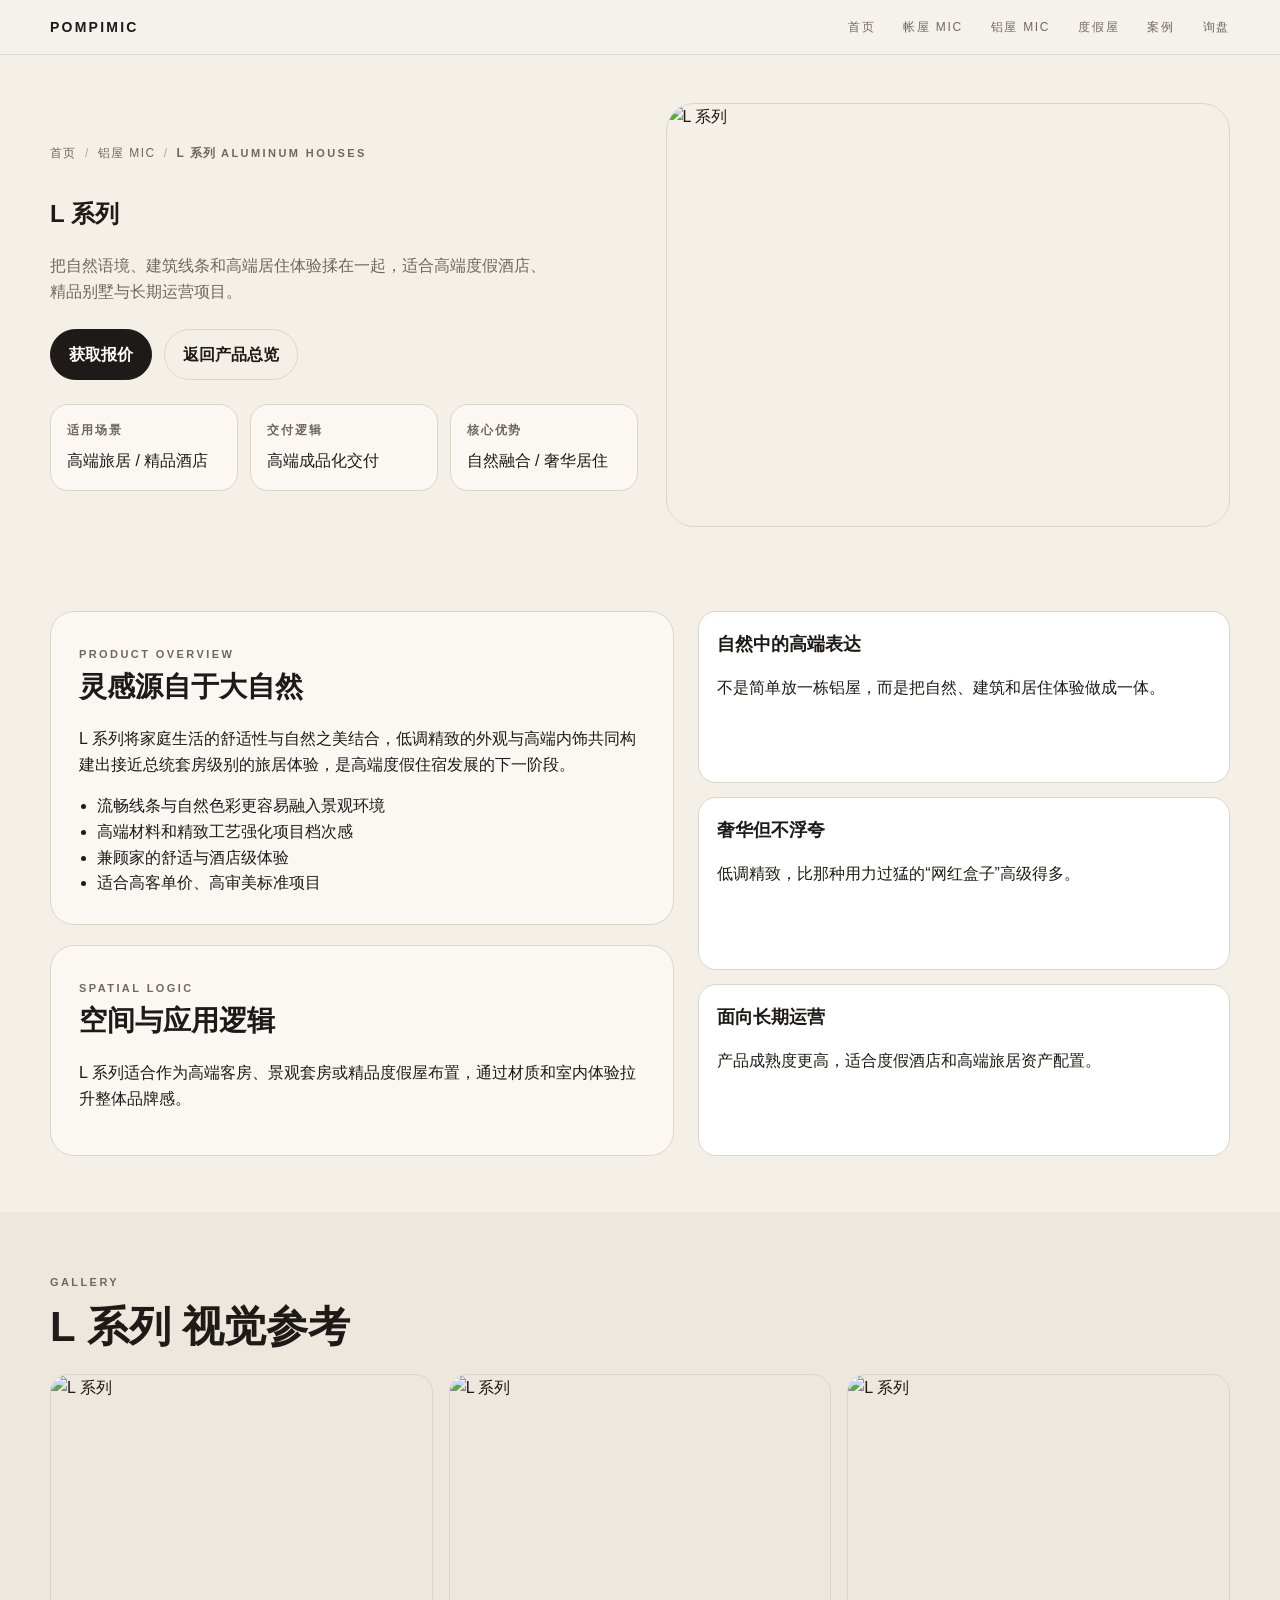
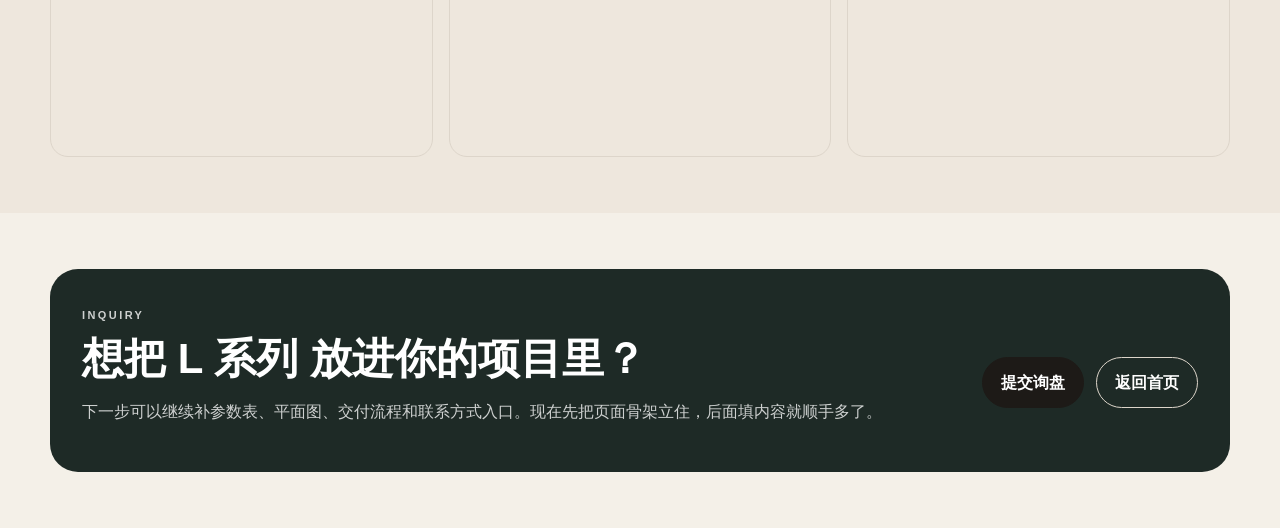
==== products/aluminum-l.html @ ab2bbdec "新增产品二级详情页并改为站内跳转" ====
<!DOCTYPE html>
<html lang="zh-CN">
<head>
  <meta charset="UTF-8" />
  <meta name="viewport" content="width=device-width, initial-scale=1.0" />
  <title>L 系列 | POMPIMIC Preview</title>
  <link rel="preconnect" href="https://fonts.googleapis.com">
  <link rel="preconnect" href="https://fonts.gstatic.com" crossorigin>
  <link rel="stylesheet" href="https://static.parastorage.com/services/fonts-data/dist/wixMadefor.j95mkaziqjnrn77aekr8.css">
  <link rel="stylesheet" href="../styles.css" />
</head>
<body class="detail-page">
  <header class="site-header">
    <div class="container nav">
      <a class="logo" href="../index.html">POMPIMIC</a>
      <nav>
        <a href="../index.html#hero">首页</a>
        <a href="../index.html#tent">帐屋 MIC</a>
        <a href="../index.html#aluminum">铝屋 MIC</a>
        <a href="../index.html#vacation">度假屋</a>
        <a href="../index.html#projects">案例</a>
        <a href="../index.html#contact">询盘</a>
      </nav>
    </div>
  </header>

  <main>
    <section class="detail-hero">
      <div class="container detail-hero-grid">
        <div class="detail-hero-copy">
          <div class="breadcrumb"><a href="../index.html">首页</a><span>/</span><a href="../index.html#aluminum">铝屋 MIC</a><span>/</span><strong>L 系列</strong></div>
          <div class="eyebrow">Aluminum Houses</div>
          <h1>L 系列</h1>
          <p>把自然语境、建筑线条和高端居住体验揉在一起，适合高端度假酒店、精品别墅与长期运营项目。</p>
          <div class="hero-actions">
            <a class="btn btn-primary" href="../index.html#contact">获取报价</a>
            <a class="btn btn-secondary" href="../index.html#aluminum">返回产品总览</a>
          </div>
          <div class="detail-meta">
            <div class="meta-item"><strong>适用场景</strong><div>高端旅居 / 精品酒店</div></div><div class="meta-item"><strong>交付逻辑</strong><div>高端成品化交付</div></div><div class="meta-item"><strong>核心优势</strong><div>自然融合 / 奢华居住</div></div>
          </div>
        </div>
        <div class="detail-hero-media">
          <img src="https://www.pompimic.com/uploadfile/products/small/NO-2021-11-24144509_ss.jpg" alt="L 系列">
        </div>
      </div>
    </section>

    <section class="section">
      <div class="container detail-grid">
        <div>
          <div class="detail-section-box">
            <div class="eyebrow">Product Overview</div>
            <h3>灵感源自于大自然</h3>
            <p>L 系列将家庭生活的舒适性与自然之美结合，低调精致的外观与高端内饰共同构建出接近总统套房级别的旅居体验，是高端度假住宿发展的下一阶段。</p>
            <ul class="spec-list">
              <li>流畅线条与自然色彩更容易融入景观环境</li><li>高端材料和精致工艺强化项目档次感</li><li>兼顾家的舒适与酒店级体验</li><li>适合高客单价、高审美标准项目</li>
            </ul>
          </div>
          <div class="detail-section-box">
            <div class="eyebrow">Spatial Logic</div>
            <h3>空间与应用逻辑</h3>
            <p>L 系列适合作为高端客房、景观套房或精品度假屋布置，通过材质和室内体验拉升整体品牌感。</p>
          </div>
        </div>
        <div class="highlight-grid">
          <article class="highlight-card"><h4>自然中的高端表达</h4><p>不是简单放一栋铝屋，而是把自然、建筑和居住体验做成一体。</p></article><article class="highlight-card"><h4>奢华但不浮夸</h4><p>低调精致，比那种用力过猛的“网红盒子”高级得多。</p></article><article class="highlight-card"><h4>面向长期运营</h4><p>产品成熟度更高，适合度假酒店和高端旅居资产配置。</p></article>
        </div>
      </div>
    </section>

    <section class="section alt">
      <div class="container">
        <div class="section-head left">
          <div class="eyebrow">Gallery</div>
          <h2>L 系列 视觉参考</h2>
        </div>
        <div class="detail-gallery">
          <img src="https://www.pompimic.com/uploadfile/products/small/NO-2021-11-24144509_ss.jpg" alt="L 系列"><img src="https://www.pompimic.com/uploadfile/products/small/NO-2021-11-24144509_s.jpg" alt="L 系列"><img src="https://www.pompimic.com/uploadfile/products/small/NO-2021-11-25103104_ss.jpg" alt="L 系列">
        </div>
      </div>
    </section>

    <section class="section">
      <div class="container detail-cta">
        <div>
          <div class="eyebrow">Inquiry</div>
          <h2>想把 L 系列 放进你的项目里？</h2>
          <p>下一步可以继续补参数表、平面图、交付流程和联系方式入口。现在先把页面骨架立住，后面填内容就顺手多了。</p>
        </div>
        <div class="cta-actions">
          <a class="btn btn-primary" href="../index.html#contact">提交询盘</a>
          <a class="btn btn-secondary" href="../index.html">返回首页</a>
        </div>
      </div>
    </section>
  </main>
</body>
</html>
---- styles.css ----
:root {
  --bg: #f4f0e8;
  --panel: #fbf8f3;
  --text: #1d1a17;
  --muted: #6e685f;
  --line: #ddd5ca;
  --accent: #1d1a17;
  --accent-2: #c9b8a0;
}

* { box-sizing: border-box; }
html { scroll-behavior: smooth; }
body {
  margin: 0;
  font-family: Madefor, "Helvetica Neue", Helvetica, Arial, sans-serif;
  color: var(--text);
  background: var(--bg);
  line-height: 1.6;
}

a { color: inherit; text-decoration: none; }
.container {
  width: min(1180px, calc(100% - 32px));
  margin: 0 auto;
}
.site-header {
  position: sticky;
  top: 0;
  z-index: 10;
  backdrop-filter: blur(10px);
  background: rgba(245, 243, 238, 0.85);
  border-bottom: 1px solid rgba(217, 211, 203, 0.8);
}
.nav {
  display: flex;
  align-items: center;
  justify-content: space-between;
  padding: 16px 0;
  position: relative;
}
.logo {
  font-weight: 700;
  letter-spacing: 0.16em;
  font-size: 14px;
}
nav {
  display: flex;
  gap: 28px;
  font-size: 12px;
  letter-spacing: 0.14em;
  text-transform: uppercase;
  color: var(--muted);
  align-items: center;
}
nav > a,
.nav-dropdown > a {
  position: relative;
}
nav > a::after,
.nav-dropdown > a::after {
  content: "";
  position: absolute;
  left: 0;
  right: 0;
  bottom: -8px;
  height: 1px;
  background: var(--text);
  transform: scaleX(0);
  transform-origin: center;
  transition: transform .18s ease;
}
nav > a:hover::after,
.nav-dropdown:hover > a::after,
.nav-dropdown:focus-within > a::after {
  transform: scaleX(1);
}
.nav-dropdown {
  position: static;
}
.nav-dropdown > a {
  display: inline-flex;
  align-items: center;
  height: 100%;
}
.mega-menu {
  position: absolute;
  top: 100%;
  left: 0;
  right: 0;
  width: 100%;
  display: grid;
  grid-template-columns: repeat(3, minmax(0, 1fr));
  gap: 18px;
  padding: 14px 0 12px;
  background: #fff;
  border-top: 1px solid rgba(221, 213, 202, 0.4);
  border-bottom: 1px solid rgba(221, 213, 202, 0.28);
  box-shadow: 0 16px 30px rgba(29, 26, 23, 0.04);
  opacity: 0;
  visibility: hidden;
  pointer-events: none;
  transition: opacity .16s ease, visibility .16s ease;
  z-index: 20;
}
.mega-menu-wide {
  width: 100%;
}
.nav-dropdown:hover .mega-menu,
.nav-dropdown:focus-within .mega-menu {
  opacity: 1;
  visibility: visible;
  pointer-events: auto;
}
.mega-item {
  position: relative;
  display: flex;
  flex-direction: column;
  align-items: center;
  gap: 0;
  padding: 0;
  background: transparent;
  border: 0;
  transition: opacity .15s ease;
}
.mega-item:hover {
  opacity: .9;
}
.mega-copy {
  position: relative;
  z-index: 2;
  display: flex;
  flex-direction: column;
  align-items: center;
  justify-content: center;
  gap: 1px;
  margin: 0 0 -18px;
  padding: 0;
  text-align: center;
}
.mega-copy strong {
  font-size: 15px;
  font-weight: 700;
  letter-spacing: 0;
  color: var(--text);
  margin: 0;
  padding: 0;
  line-height: 1.08;
}
.mega-copy span {
  font-size: 11px;
  letter-spacing: 0;
  line-height: 1.12;
  color: var(--muted);
  text-transform: none;
  max-width: 18ch;
  margin: 0;
  padding: 0;
}
.mega-copy::after {
  content: none;
}
.mega-item img {
  width: 100%;
  min-width: 0;
  aspect-ratio: 16 / 10;
  object-fit: contain;
  object-position: center top;
  border: 0;
  background: transparent;
  padding: 0;
  display: block;
  margin-top: 0;
}
.hero {
  padding: 64px 0 32px;
}
.hero-full {
  padding-top: 40px;
}
.hero-full-inner {
  display: grid;
  gap: 20px;
}
.hero-copy {
  max-width: 760px;
}
.hero-logo-block {
  display: flex;
  justify-content: center;
  margin-top: 4px;
}
.hero-so-logo {
  font-size: 18px;
  letter-spacing: 0.32em;
  text-transform: uppercase;
  color: var(--text);
}
.split {
  display: grid;
  grid-template-columns: 1.1fr 0.9fr;
  gap: 28px;
  align-items: center;
}
.hero h1,
.section h2 {
  margin: 0;
  line-height: 1.1;
}
.hero h1 {
  font-family: Madefor, "Helvetica Neue", Helvetica, Arial, sans-serif;
  font-size: clamp(42px, 5.6vw, 78px);
  font-weight: 500;
  letter-spacing: 0.01em;
  margin: 12px 0 16px;
}
.hero p,
.card p,
.cta-box p {
  color: var(--muted);
}
.eyebrow {
  display: inline-block;
  font-size: 11px;
  font-weight: 600;
  letter-spacing: 0.22em;
  text-transform: uppercase;
  color: var(--muted);
}
.hero-actions,
.cta-actions {
  display: flex;
  gap: 12px;
  flex-wrap: wrap;
  margin-top: 24px;
}
.btn {
  display: inline-flex;
  align-items: center;
  justify-content: center;
  padding: 12px 18px;
  border-radius: 999px;
  font-weight: 600;
  border: 1px solid var(--line);
}
.btn-primary {
  background: var(--accent);
  color: #fff;
  border-color: var(--accent);
}
.btn-secondary {
  background: transparent;
}
.section {
  padding: 56px 0;
}
.section.alt {
  background: #eee7dd;
}
.section-head {
  margin-bottom: 24px;
  text-align: center;
}
.section-head.left {
  text-align: left;
}
.section h2 {
  font-size: clamp(28px, 4vw, 42px);
  margin-top: 10px;
}
.card-grid {
  display: grid;
  gap: 20px;
}
.card-grid.three {
  grid-template-columns: repeat(3, 1fr);
}
.card {
  background: var(--panel);
  border: 1px solid var(--line);
  border-radius: 18px;
  padding: 18px;
  box-shadow: none;
}
.card h3 {
  margin: 16px 0 8px;
  font-size: 20px;
}
.wire-box {
  min-height: 180px;
  border: 2px dashed #bcae9a;
  border-radius: 18px;
  background: linear-gradient(135deg, rgba(215,194,163,0.18), rgba(255,255,255,0.75));
  display: grid;
  place-items: center;
  color: #8b7b65;
  font-weight: 600;
  text-align: center;
  padding: 16px;
}
.wire-box.tall {
  min-height: 360px;
}
.hero-visual {
  min-height: 560px;
  width: 100%;
  border-radius: 28px;
  background-size: cover;
  background-position: center;
  border: 1px solid var(--line);
}
.carousel {
  position: relative;
}
.carousel-track {
  position: relative;
}
.carousel-slide {
  display: none;
  position: relative;
}
.carousel-slide.active {
  display: block;
}
.carousel-dots {
  display: flex;
  justify-content: center;
  gap: 10px;
  margin-top: 16px;
}
.carousel-dot {
  width: 10px;
  height: 10px;
  border-radius: 50%;
  border: 0;
  padding: 0;
  background: rgba(255, 255, 255, 0.45);
  cursor: pointer;
}
.carousel-dot.active {
  background: #fff;
}
.product-carousel {
  overflow: hidden;
}
.product-carousel .carousel-dots {
  position: absolute;
  left: 0;
  right: 0;
  bottom: 22px;
  margin-top: 0;
  z-index: 2;
}
.product-carousel .carousel-slide::after {
  content: "";
  position: absolute;
  inset: 0;
  border-radius: 0;
  background: linear-gradient(to top, rgba(0,0,0,0.26), rgba(0,0,0,0.02));
  pointer-events: none;
}
.product-carousel .feature-image {
  border-radius: 0;
  border: 0;
}
.hero-image,
.hero-image,
.product-image,
.feature-image {
  width: 100%;
  display: block;
  object-fit: cover;
  border-radius: 18px;
  border: 1px solid var(--line);
  background: #eee;
}
.hero-media {
  position: relative;
}
.hero-image {
  min-height: 620px;
  aspect-ratio: 16 / 7;
  filter: saturate(0.92) contrast(0.96);
}
.hero-overlay {
  position: absolute;
  inset: 0;
  border-radius: 18px;
  background: linear-gradient(to top, rgba(29,26,23,0.18), rgba(29,26,23,0.02));
  pointer-events: none;
}
.product-image {
  aspect-ratio: 4 / 3;
}
.tall-image {
  min-height: 0;
  aspect-ratio: 16 / 9;
}
.bullet-list {
  margin: 18px 0 0;
  padding-left: 18px;
}
.product-section {
  align-items: center;
}
.product-copy {
  max-width: 430px;
  justify-self: start;
}
.product-copy p,
.product-copy li,
.product-copy h2 {
  max-width: 22ch;
}
.reverse {
  grid-template-columns: 0.95fr 1.05fr;
}
.pill-grid {
  display: flex;
  flex-wrap: wrap;
  gap: 12px;
  justify-content: center;
}
.pill-grid span {
  padding: 12px 16px;
  background: #fff;
  border: 1px solid var(--line);
  border-radius: 999px;
}
.cta-section {
  padding-bottom: 80px;
}
.cta-box {
  background: #1e2a26;
  color: #fff;
  border-radius: 28px;
  padding: 36px;
  display: flex;
  align-items: center;
  justify-content: space-between;
  gap: 24px;
}
.cta-box .eyebrow,
.cta-box p {
  color: rgba(255,255,255,0.78);
}

@media (max-width: 900px) {
  nav { display: none; }
  .hero-grid,
  .split,
  .card-grid.three,
  .cta-box {
    grid-template-columns: 1fr;
    display: grid;
  }
  .wire-box.tall { min-height: 240px; }
  .cta-box { padding: 24px; }
}

@media (min-width: 901px) and (max-width: 1180px) {
  .mega-menu {
    width: 100%;
    grid-template-columns: repeat(3, minmax(0, 1fr));
    padding: 12px 0 10px;
    gap: 12px;
  }
  .mega-item img {
    width: 100%;
    min-width: 0;
  }
  .mega-copy strong {
    font-size: 13px;
  }
  .mega-copy span {
    font-size: 10px;
  }
}


.product-link-list {
  list-style: none;
  padding: 0;
  margin: 18px 0 0;
  display: grid;
  gap: 10px;
}
.product-link-list a {
  display: flex;
  align-items: center;
  justify-content: space-between;
  padding: 14px 16px;
  border: 1px solid var(--line);
  border-radius: 16px;
  background: rgba(255,255,255,0.45);
  transition: transform .16s ease, border-color .16s ease, background .16s ease;
}
.product-link-list a:hover {
  transform: translateY(-2px);
  background: #fff;
  border-color: #c8b79f;
}
.product-link-list strong {
  font-size: 16px;
  letter-spacing: .02em;
}
.product-link-list span {
  color: var(--muted);
  font-size: 13px;
}
.card-image {
  width: 100%;
  aspect-ratio: 4 / 3;
  object-fit: cover;
  border-radius: 16px;
  border: 1px solid var(--line);
  display: block;
}
.detail-page .site-header {
  position: sticky;
}
.detail-hero {
  padding: 48px 0 28px;
}
.detail-hero-grid {
  display: grid;
  grid-template-columns: 1.02fr 0.98fr;
  gap: 28px;
  align-items: center;
}
.detail-hero-media img {
  width: 100%;
  display: block;
  aspect-ratio: 4 / 3;
  object-fit: cover;
  border-radius: 28px;
  border: 1px solid var(--line);
}
.detail-hero-copy p {
  max-width: 56ch;
  color: var(--muted);
}
.detail-meta {
  display: grid;
  grid-template-columns: repeat(3, minmax(0, 1fr));
  gap: 12px;
  margin: 24px 0 0;
}
.detail-meta .meta-item {
  background: var(--panel);
  border: 1px solid var(--line);
  border-radius: 18px;
  padding: 16px;
}
.detail-meta strong {
  display: block;
  font-size: 12px;
  letter-spacing: .16em;
  text-transform: uppercase;
  color: var(--muted);
  margin-bottom: 8px;
}
.detail-grid {
  display: grid;
  grid-template-columns: 1.08fr 0.92fr;
  gap: 24px;
}
.detail-section-box {
  background: var(--panel);
  border: 1px solid var(--line);
  border-radius: 24px;
  padding: 28px;
}
.detail-section-box + .detail-section-box {
  margin-top: 20px;
}
.detail-section-box h3 {
  margin: 0 0 12px;
  font-size: 28px;
}
.spec-list,
.highlight-list {
  margin: 16px 0 0;
  padding-left: 18px;
}
.highlight-grid {
  display: grid;
  gap: 14px;
}
.highlight-card {
  background: #fff;
  border: 1px solid var(--line);
  border-radius: 18px;
  padding: 18px;
}
.highlight-card h4 {
  margin: 0 0 8px;
  font-size: 18px;
}
.detail-gallery {
  display: grid;
  grid-template-columns: repeat(3, minmax(0, 1fr));
  gap: 16px;
}
.detail-gallery img {
  width: 100%;
  aspect-ratio: 1 / 1;
  object-fit: cover;
  border-radius: 18px;
  border: 1px solid var(--line);
}
.detail-cta {
  background: #1e2a26;
  color: #fff;
  border-radius: 28px;
  padding: 32px;
  display: flex;
  justify-content: space-between;
  gap: 24px;
  align-items: center;
}
.detail-cta p,
.detail-cta .eyebrow {
  color: rgba(255,255,255,0.78);
}
.breadcrumb {
  display: inline-flex;
  gap: 8px;
  flex-wrap: wrap;
  color: var(--muted);
  font-size: 12px;
  letter-spacing: .12em;
  text-transform: uppercase;
  margin-bottom: 12px;
}
.breadcrumb span {
  opacity: .55;
}
@media (max-width: 900px) {
  .detail-hero-grid,
  .detail-grid,
  .detail-gallery,
  .detail-meta,
  .detail-cta {
    grid-template-columns: 1fr;
    display: grid;
  }
  .detail-cta {
    padding: 24px;
  }
}
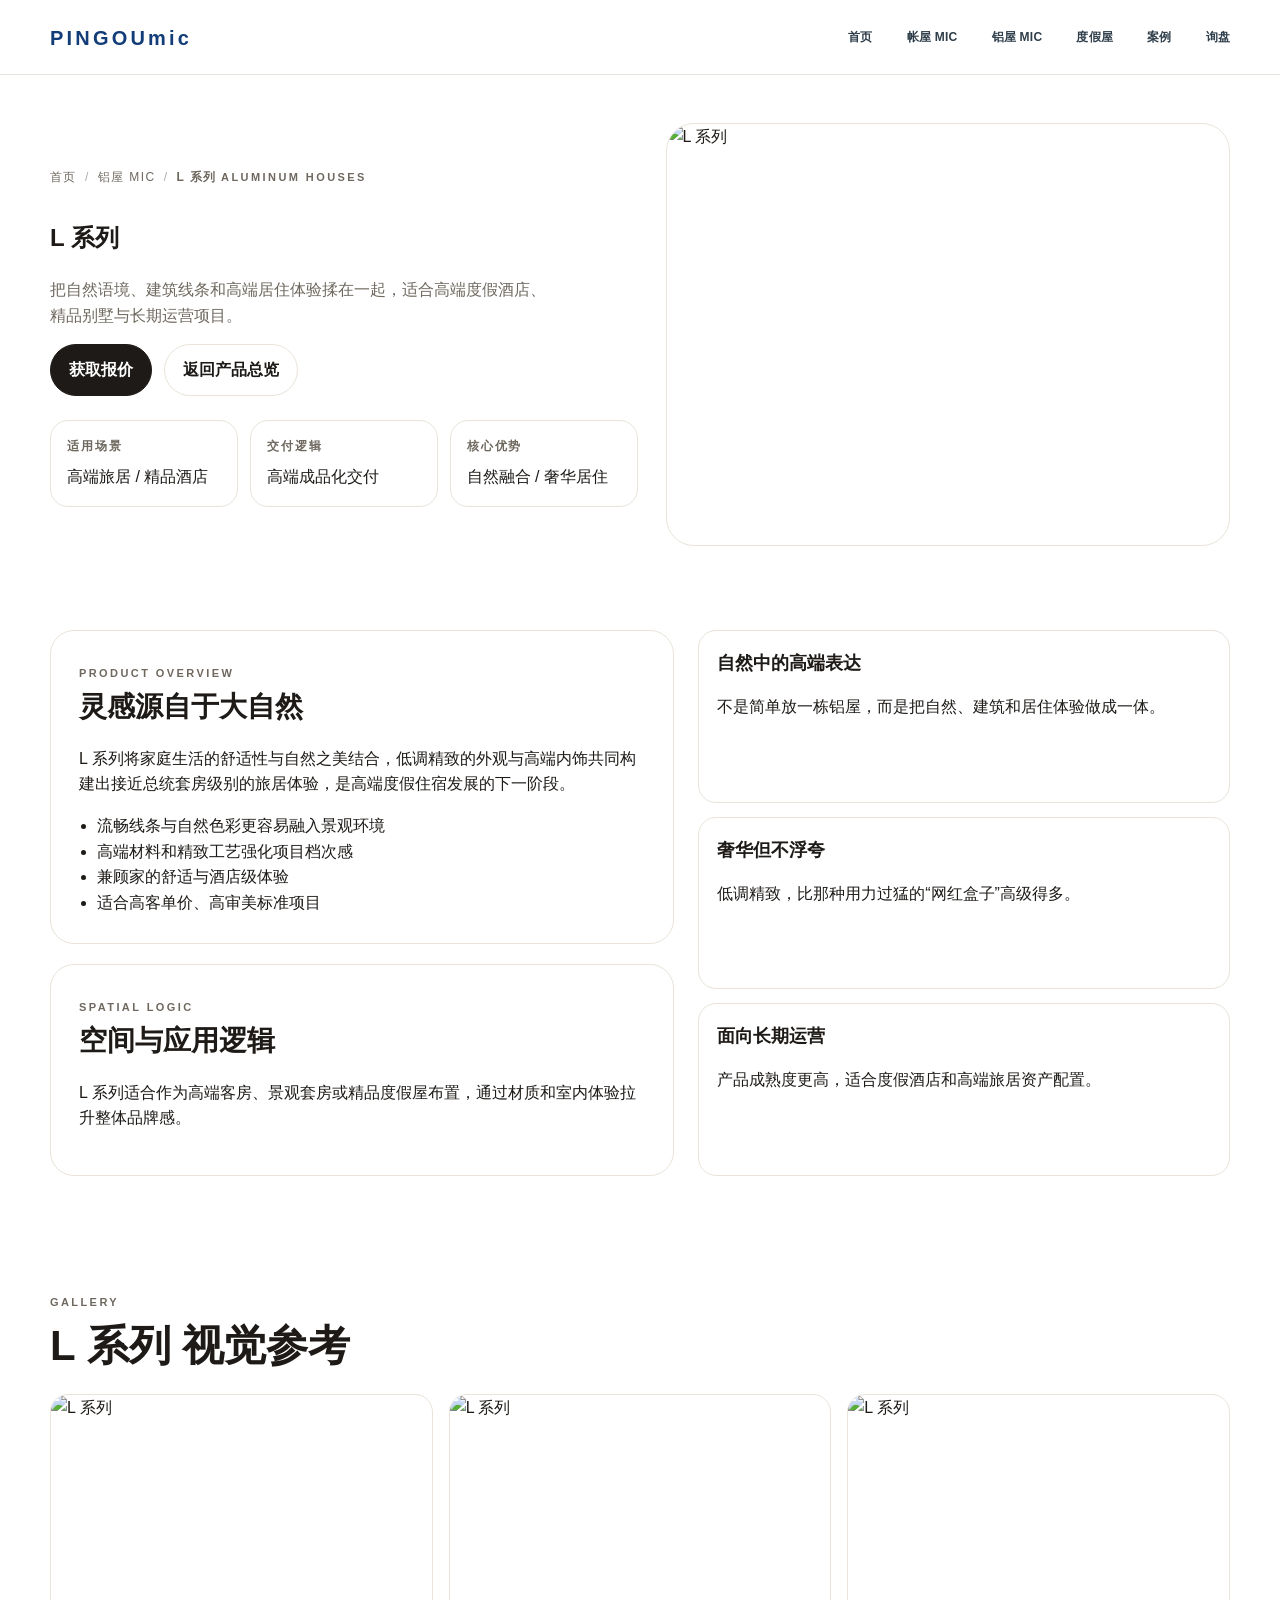
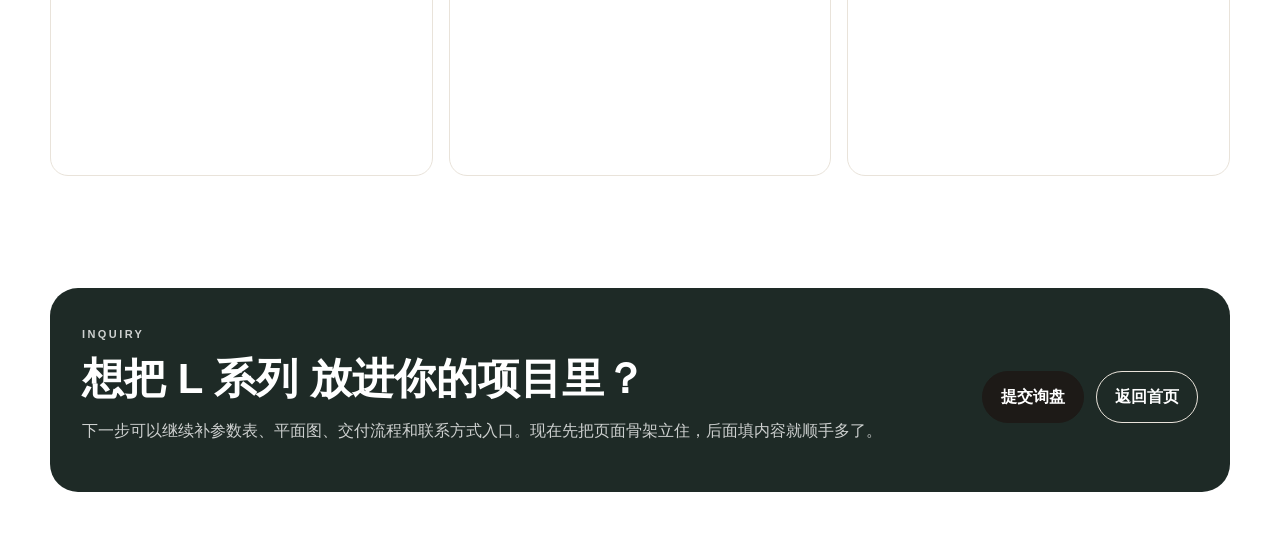
==== commit 9011c803: "Rename site brand to PINGOUmic" ====
--- a/products/aluminum-l.html
+++ b/products/aluminum-l.html
@@ -3,7 +3,7 @@
 <head>
   <meta charset="UTF-8" />
   <meta name="viewport" content="width=device-width, initial-scale=1.0" />
-  <title>L 系列 | POMPIMIC Preview</title>
+  <title>L 系列 | PINGOUmic Preview</title>
   <link rel="preconnect" href="https://fonts.googleapis.com">
   <link rel="preconnect" href="https://fonts.gstatic.com" crossorigin>
   <link rel="stylesheet" href="https://static.parastorage.com/services/fonts-data/dist/wixMadefor.j95mkaziqjnrn77aekr8.css">
@@ -12,7 +12,7 @@
 <body class="detail-page">
   <header class="site-header">
     <div class="container nav">
-      <a class="logo" href="../index.html">POMPIMIC</a>
+      <a class="logo" href="../index.html">PINGOUmic</a>
       <nav>
         <a href="../index.html#hero">首页</a>
         <a href="../index.html#tent">帐屋 MIC</a>
--- a/styles.css
+++ b/styles.css
@@ -1,9 +1,9 @@
 :root {
-  --bg: #f4f0e8;
-  --panel: #fbf8f3;
+  --bg: #ffffff;
+  --panel: #ffffff;
   --text: #1d1a17;
   --muted: #6e685f;
-  --line: #ddd5ca;
+  --line: #e9e3da;
   --accent: #1d1a17;
   --accent-2: #c9b8a0;
 }
@@ -14,7 +14,7 @@
   margin: 0;
   font-family: Madefor, "Helvetica Neue", Helvetica, Arial, sans-serif;
   color: var(--text);
-  background: var(--bg);
+  background: #fff;
   line-height: 1.6;
 }
 
@@ -23,33 +23,62 @@
   width: min(1180px, calc(100% - 32px));
   margin: 0 auto;
 }
+.top-strip {
+  position: relative;
+  z-index: 20;
+  background: #f4f2ed;
+  border-bottom: 1px solid rgba(220, 214, 205, 0.9);
+}
+.top-strip-inner {
+  min-height: 34px;
+  display: flex;
+  align-items: center;
+  justify-content: space-between;
+  gap: 24px;
+  font-size: 10px;
+  letter-spacing: 0.04em;
+  text-transform: uppercase;
+  color: #2f3e4a;
+}
+.top-strip-left,
+.top-strip-right {
+  display: flex;
+  align-items: center;
+  gap: 26px;
+}
 .site-header {
-  position: sticky;
+  position: relative;
   top: 0;
-  z-index: 10;
-  backdrop-filter: blur(10px);
-  background: rgba(245, 243, 238, 0.85);
-  border-bottom: 1px solid rgba(217, 211, 203, 0.8);
+  left: 0;
+  right: 0;
+  z-index: 19;
+  backdrop-filter: none;
+  background: #fff;
+  border-bottom: 1px solid rgba(220, 214, 205, 0.7);
 }
 .nav {
   display: flex;
   align-items: center;
   justify-content: space-between;
-  padding: 16px 0;
+  padding: 22px 0 20px;
   position: relative;
 }
 .logo {
+  display: inline-flex;
+  align-items: center;
+  font-weight: 800;
+  letter-spacing: 0.16em;
+  font-size: 20px;
+  color: #133d78;
+}
+nav {
+  display: flex;
+  gap: 34px;
+  font-size: 12px;
   font-weight: 700;
-  letter-spacing: 0.16em;
-  font-size: 14px;
-}
-nav {
-  display: flex;
-  gap: 28px;
-  font-size: 12px;
-  letter-spacing: 0.14em;
+  letter-spacing: 0.02em;
   text-transform: uppercase;
-  color: var(--muted);
+  color: #2f3e4a;
   align-items: center;
 }
 nav > a,
@@ -63,8 +92,8 @@
   left: 0;
   right: 0;
   bottom: -8px;
-  height: 1px;
-  background: var(--text);
+  height: 2px;
+  background: #2f3e4a;
   transform: scaleX(0);
   transform-origin: center;
   transition: transform .18s ease;
@@ -90,16 +119,17 @@
   width: 100%;
   display: grid;
   grid-template-columns: repeat(3, minmax(0, 1fr));
-  gap: 18px;
-  padding: 14px 0 12px;
+  gap: 0;
+  padding: 24px 0 18px;
   background: #fff;
-  border-top: 1px solid rgba(221, 213, 202, 0.4);
-  border-bottom: 1px solid rgba(221, 213, 202, 0.28);
-  box-shadow: 0 16px 30px rgba(29, 26, 23, 0.04);
+  border: 0;
+  border-radius: 0;
+  box-shadow: 0 18px 36px rgba(29, 26, 23, 0.05);
   opacity: 0;
   visibility: hidden;
   pointer-events: none;
-  transition: opacity .16s ease, visibility .16s ease;
+  transform: translateY(6px);
+  transition: opacity .18s ease, visibility .18s ease, transform .18s ease;
   z-index: 20;
 }
 .mega-menu-wide {
@@ -110,90 +140,225 @@
   opacity: 1;
   visibility: visible;
   pointer-events: auto;
+  transform: translateY(0);
 }
 .mega-item {
   position: relative;
   display: flex;
   flex-direction: column;
   align-items: center;
+  justify-content: flex-start;
   gap: 0;
+  min-height: 300px;
+  padding: 0 16px;
+  background: #fff;
+  border: 0;
+  border-radius: 0;
+  transition: opacity .16s ease;
+  overflow: hidden;
+}
+.mega-item:hover {
+  opacity: .96;
+  box-shadow: none;
+}
+.mega-copy {
+  position: relative;
+  z-index: 2;
+  display: flex;
+  flex-direction: column;
+  align-items: center;
+  justify-content: flex-start;
+  gap: 10px;
+  width: 100%;
+  margin: 0;
+  padding: 0;
+  text-align: center;
+  background: #fff;
+  border: 0;
+  box-shadow: none;
+}
+.mega-copy strong {
+  font-size: 26px;
+  font-weight: 700;
+  letter-spacing: 0;
+  color: #1f3f70;
+  margin: 0;
+  padding: 0;
+  line-height: 1.06;
+  text-transform: uppercase;
+  background: transparent;
+  border: 0;
+  text-shadow: none;
+  box-shadow: none;
+}
+.mega-copy span {
+  font-size: 11px;
+  letter-spacing: 0.04em;
+  line-height: 1.2;
+  color: #394552;
+  text-transform: uppercase;
+  max-width: 24ch;
+  margin: 0;
   padding: 0;
   background: transparent;
   border: 0;
-  transition: opacity .15s ease;
-}
-.mega-item:hover {
-  opacity: .9;
-}
-.mega-copy {
-  position: relative;
-  z-index: 2;
-  display: flex;
-  flex-direction: column;
-  align-items: center;
-  justify-content: center;
-  gap: 1px;
-  margin: 0 0 -18px;
-  padding: 0;
-  text-align: center;
-}
-.mega-copy strong {
-  font-size: 15px;
-  font-weight: 700;
-  letter-spacing: 0;
-  color: var(--text);
-  margin: 0;
-  padding: 0;
-  line-height: 1.08;
-}
-.mega-copy span {
-  font-size: 11px;
-  letter-spacing: 0;
-  line-height: 1.12;
-  color: var(--muted);
-  text-transform: none;
-  max-width: 18ch;
-  margin: 0;
-  padding: 0;
+  text-shadow: none;
+  box-shadow: none;
 }
 .mega-copy::after {
   content: none;
 }
 .mega-item img {
-  width: 100%;
+  width: min(100%, 360px);
   min-width: 0;
   aspect-ratio: 16 / 10;
-  object-fit: contain;
-  object-position: center top;
+  object-fit: cover;
+  object-position: center;
   border: 0;
   background: transparent;
   padding: 0;
   display: block;
-  margin-top: 0;
+  margin: 12px auto 0;
+  transform: scale(1.08);
+  transform-origin: center;
+  transition: transform .22s ease;
+}
+.mega-item:hover img {
+  transform: scale(1.12);
+}
+.mega-item::after {
+  content: none;
 }
 .hero {
-  padding: 64px 0 32px;
+  padding: 0 0 32px;
 }
 .hero-full {
-  padding-top: 40px;
+  padding-top: 0;
+}
+.hero-bleed {
+  width: 100%;
 }
 .hero-full-inner {
-  display: grid;
-  gap: 20px;
+  position: relative;
+  z-index: 2;
+  width: 100%;
+  max-width: none;
+  min-height: min(78vh, 860px);
+  display: grid;
+  grid-template-columns: minmax(360px, 620px) minmax(260px, 430px);
+  align-items: end;
+  justify-content: space-between;
+  gap: 24px;
+  padding: 80px 0 0;
+}
+.hero-content-wrap {
+  position: absolute;
+  inset: 0;
+  display: flex;
+  align-items: flex-end;
 }
 .hero-copy {
-  max-width: 760px;
+  max-width: 620px;
+  color: #fff;
+  background: none !important;
+  box-shadow: none !important;
+}
+.hero-copy .eyebrow,
+.hero-copy p,
+.hero-copy h1,
+.hero-copy .btn,
+.hero-copy .btn-secondary,
+.hero-copy .btn-primary {
+  background: none !important;
+  box-shadow: none !important;
+}
+.hero-copy h1 {
+  font-size: clamp(40px, 4.8vw, 58px);
+  font-weight: 700;
+  letter-spacing: -0.03em;
+  line-height: 1.02;
+  margin: 0 0 6px;
+  max-width: none;
+  color: #fff;
+}
+.hero-copy p {
+  max-width: 42ch;
+  font-size: 16px;
+  line-height: 1.4;
+  margin: 0 0 10px;
+  color: #fff;
+}
+.hero-copy-box {
+  width: min(600px, calc(100vw - 40px));
+  margin-left: 0;
+  margin-bottom: 0;
+  align-self: end;
+  background: rgba(10, 52, 109, 0.9) !important;
+  padding: 18px 30px 20px 80px;
+}
+.hero-copy .btn-primary {
+  color: #123d77;
+  background: #fff !important;
+  border-color: #fff;
+  min-width: 142px;
+}
+.hero-copy .btn-secondary {
+  color: #fff;
+  border-color: rgba(255,255,255,0.55);
 }
 .hero-logo-block {
-  display: flex;
-  justify-content: center;
-  margin-top: 4px;
+  display: none;
 }
 .hero-so-logo {
+  display: block;
+  width: max-content;
+  margin: 0 0 14px auto;
+  font-size: clamp(34px, 3vw, 44px);
+  font-weight: 600;
+  letter-spacing: 0.015em;
+  line-height: 1;
+  color: #fff;
+  text-align: right;
+  white-space: nowrap;
+  text-shadow: 0 12px 28px rgba(0, 0, 0, 0.22);
+}
+.hero-side-copy {
+  position: absolute;
+  right: 140px;
+  top: calc(50% + 120px);
+  transform: translateY(-50%);
+  width: max-content;
+  max-width: none;
+  display: flex;
+  flex-direction: column;
+  align-items: flex-end;
+  justify-content: flex-end;
+  text-align: right;
+}
+.hero-side-copy::before {
+  content: "";
+  display: block;
+  width: 64px;
+  height: 1px;
+  margin: 0 0 18px auto;
+  background: rgba(255,255,255,0.78);
+}
+.hero-side-copy > * {
+  align-self: flex-end;
+}
+.hero-side-text {
+  display: block;
+  width: 100%;
+  max-width: none;
+  margin: 0;
   font-size: 18px;
-  letter-spacing: 0.32em;
-  text-transform: uppercase;
-  color: var(--text);
+  line-height: 1.35;
+  letter-spacing: 0.01em;
+  color: #ffffff !important;
+  font-weight: 300;
+  text-align: right;
+  white-space: nowrap;
+  text-shadow: 0 10px 24px rgba(0, 0, 0, 0.14);
 }
 .split {
   display: grid;
@@ -231,7 +396,7 @@
   display: flex;
   gap: 12px;
   flex-wrap: wrap;
-  margin-top: 24px;
+  margin-top: 14px;
 }
 .btn {
   display: inline-flex;
@@ -254,7 +419,7 @@
   padding: 56px 0;
 }
 .section.alt {
-  background: #eee7dd;
+  background: #fff;
 }
 .section-head {
   margin-bottom: 24px;
@@ -317,6 +482,7 @@
 .carousel-slide {
   display: none;
   position: relative;
+  overflow: hidden;
 }
 .carousel-slide.active {
   display: block;
@@ -326,6 +492,14 @@
   justify-content: center;
   gap: 10px;
   margin-top: 16px;
+}
+.hero-dots {
+  position: absolute;
+  left: 0;
+  right: 0;
+  bottom: 34px;
+  z-index: 3;
+  margin-top: 0;
 }
 .carousel-dot {
   width: 10px;
@@ -340,7 +514,9 @@
   background: #fff;
 }
 .product-carousel {
+  position: relative;
   overflow: hidden;
+  background: #f4f2ed;
 }
 .product-carousel .carousel-dots {
   position: absolute;
@@ -361,6 +537,13 @@
 .product-carousel .feature-image {
   border-radius: 0;
   border: 0;
+  transform: scale(1.08);
+  transform-origin: center;
+  transition: transform 4.2s ease;
+  will-change: transform;
+}
+.product-carousel .carousel-slide.active .feature-image {
+  transform: scale(1.14);
 }
 .hero-image,
 .hero-image,
@@ -376,17 +559,42 @@
 .hero-media {
   position: relative;
 }
+.hero-carousel {
+  width: 100%;
+}
+.hero-carousel .carousel-track,
+.hero-carousel .carousel-slide {
+  width: 100%;
+}
 .hero-image {
-  min-height: 620px;
-  aspect-ratio: 16 / 7;
-  filter: saturate(0.92) contrast(0.96);
+  width: 100%;
+  min-height: min(82vh, 900px);
+  height: min(82vh, 900px);
+  aspect-ratio: auto;
+  object-fit: cover;
+  object-position: center;
+  border-radius: 0;
+  border: 0;
+  filter: saturate(0.94) contrast(0.96);
+  transform: scale(1.14);
+  animation: heroPushIn 8s ease-out forwards;
+  will-change: transform;
 }
 .hero-overlay {
   position: absolute;
   inset: 0;
-  border-radius: 18px;
-  background: linear-gradient(to top, rgba(29,26,23,0.18), rgba(29,26,23,0.02));
+  border-radius: 0;
+  background: none;
   pointer-events: none;
+}
+
+@keyframes heroPushIn {
+  from {
+    transform: scale(1.14);
+  }
+  to {
+    transform: scale(1);
+  }
 }
 .product-image {
   aspect-ratio: 4 / 3;
@@ -453,6 +661,70 @@
     grid-template-columns: 1fr;
     display: grid;
   }
+  .top-strip {
+    position: relative;
+  }
+  .top-strip-inner {
+    min-height: 30px;
+    justify-content: center;
+    text-align: center;
+    font-size: 9px;
+    letter-spacing: 0.08em;
+    gap: 14px;
+  }
+  .top-strip-left span:last-child,
+  .top-strip-right span:nth-child(1),
+  .top-strip-right span:nth-child(2) {
+    display: none;
+  }
+  .site-header {
+    top: 0;
+  }
+  .hero-full-inner {
+    min-height: 72vh;
+    grid-template-columns: 1fr;
+    gap: 10px;
+    padding: 40px 0 0;
+  }
+  .hero-image {
+    min-height: 72vh;
+    height: 72vh;
+  }
+  .hero-copy {
+    max-width: 100%;
+  }
+  .hero-copy-box {
+    width: 100%;
+    padding: 16px 20px 18px;
+  }
+  .hero-side-copy {
+    justify-self: start;
+    width: 100%;
+    max-width: 100%;
+    padding: 0 20px 18px;
+    text-align: left;
+  }
+  .hero-side-copy::before {
+    width: 44px;
+    margin: 0 0 14px;
+  }
+  .hero-so-logo {
+    width: 100%;
+    font-size: 24px;
+    letter-spacing: 0.025em;
+    text-align: left;
+    white-space: normal;
+  }
+  .hero-side-text {
+    width: 100%;
+    font-size: 16px;
+    max-width: none;
+    margin: 0;
+    line-height: 1.65;
+    color: rgba(233, 237, 242, 0.88);
+    text-align: left;
+    white-space: normal;
+  }
   .wire-box.tall { min-height: 240px; }
   .cta-box { padding: 24px; }
 }
@@ -461,18 +733,27 @@
   .mega-menu {
     width: 100%;
     grid-template-columns: repeat(3, minmax(0, 1fr));
-    padding: 12px 0 10px;
-    gap: 12px;
+    padding: 28px 18px 20px;
+    gap: 10px;
+  }
+  .mega-item {
+    min-height: 260px;
+    padding: 0 6px;
   }
   .mega-item img {
+    width: min(84%, 240px);
+    min-width: 0;
+    margin-top: 24px;
+  }
+  .mega-copy {
     width: 100%;
-    min-width: 0;
   }
   .mega-copy strong {
-    font-size: 13px;
+    font-size: 22px;
   }
   .mega-copy span {
     font-size: 10px;
+    max-width: 20ch;
   }
 }
 
@@ -486,26 +767,34 @@
 }
 .product-link-list a {
   display: flex;
-  align-items: center;
+  align-items: baseline;
   justify-content: space-between;
-  padding: 14px 16px;
-  border: 1px solid var(--line);
-  border-radius: 16px;
-  background: rgba(255,255,255,0.45);
-  transition: transform .16s ease, border-color .16s ease, background .16s ease;
+  padding: 4px 0;
+  border: 0;
+  outline: 0;
+  border-radius: 0;
+  background: transparent;
+  box-shadow: none;
+  transition: transform .16s ease, opacity .16s ease;
 }
 .product-link-list a:hover {
-  transform: translateY(-2px);
-  background: #fff;
-  border-color: #c8b79f;
+  transform: translateX(4px);
+  background: transparent;
+  opacity: .85;
 }
 .product-link-list strong {
   font-size: 16px;
   letter-spacing: .02em;
+  background: transparent;
+  border: 0;
+  box-shadow: none;
 }
 .product-link-list span {
   color: var(--muted);
   font-size: 13px;
+  background: transparent;
+  border: 0;
+  box-shadow: none;
 }
 .card-image {
   width: 100%;
